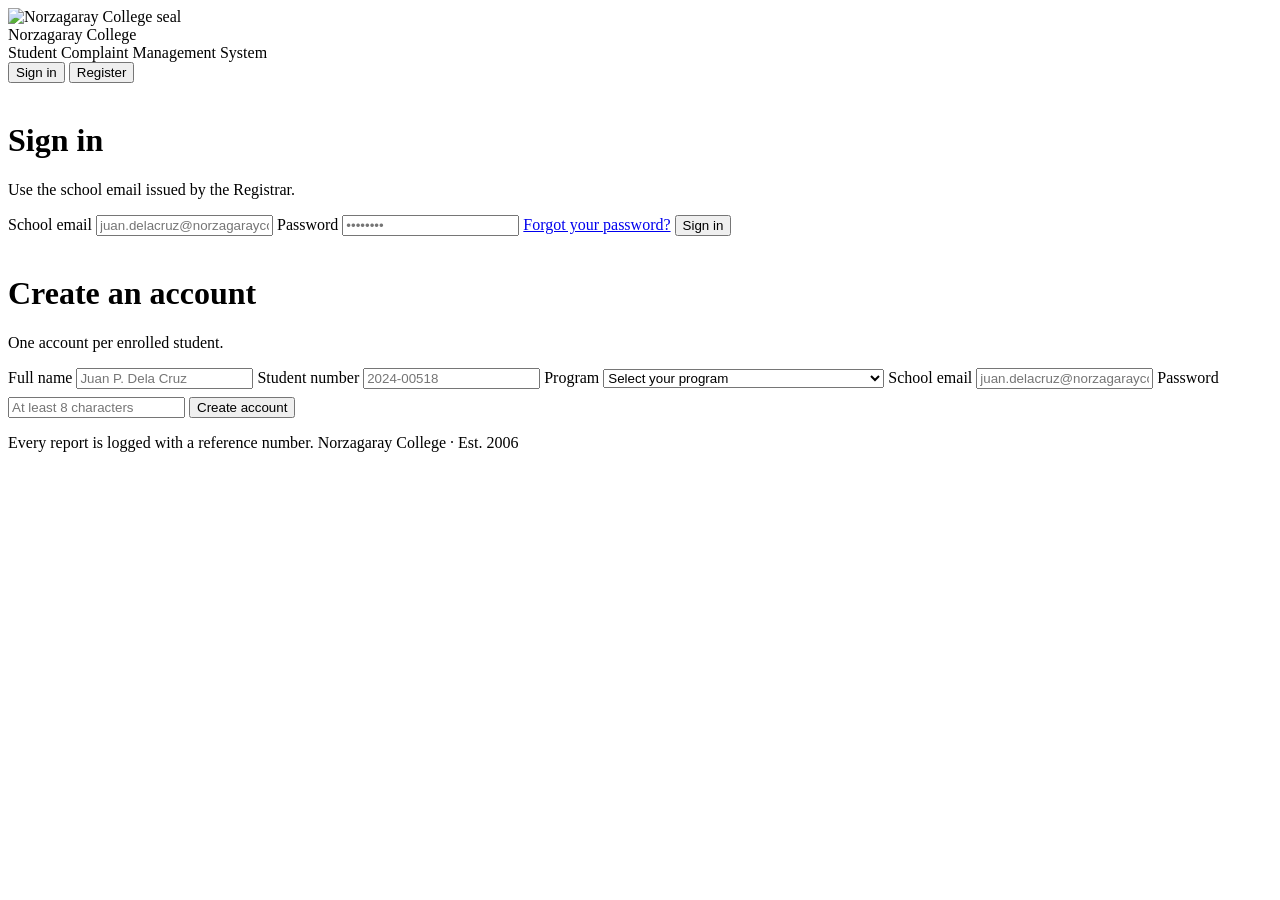
==== index.html @ 15233cbc "Refactor login page assets and content Updated image and stylesheet paths for the login page. Remove" ====
<!DOCTYPE html>
<html lang="en">
<head>
<meta charset="UTF-8">
<meta name="viewport" content="width=device-width, initial-scale=1">
<title>Sign in — Student Complaint Management System | Norzagaray College</title>
<link rel="icon" href="assets/logo.png">
<link rel="stylesheet" href="css/style.css">
</head>
<body class="auth-page">

<div class="campus-bg"></div>

<div class="auth-crest">
  <img src="assets/logo.png" alt="Norzagaray College seal">
  <div>
    <div class="brand-name">Norzagaray College</div>
    <div class="brand-sub">Student Complaint Management System</div>
  </div>
</div>

<div class="auth-card" id="authCard">

  <div class="auth-tabs">
    <button class="tab on" id="tabIn" type="button" onclick="showSignIn()">Sign in</button>
    <button class="tab" id="tabUp" type="button" onclick="showRegister()">Register</button>
  </div>

  <!-- SIGN IN -->
  <div class="form-side side-signin">
    <form class="auth-form" action="dashboard.html" method="get">
      <img class="crest-mark" src="assets/logo.png" alt="">
      <h1>Sign in</h1>
      <p class="lede">Use the school email issued by the Registrar.</p>

      <label class="field">
        <span>School email</span>
        <input type="email" name="email" placeholder="juan.delacruz@norzagaraycollege.edu.ph" required>
      </label>

      <label class="field">
        <span>Password</span>
        <input type="password" name="password" placeholder="••••••••" required>
      </label>

      <a href="#" class="forgot">Forgot your password?</a>

      <button class="btn btn-wide" type="submit">Sign in</button>
    </form>
  </div>

  <!-- REGISTER -->
  <div class="form-side side-register">
    <form class="auth-form" action="dashboard.html" method="get">
      <img class="crest-mark" src="assets/logo.png" alt="">
      <h1>Create an account</h1>
      <p class="lede">One account per enrolled student.</p>

      <label class="field">
        <span>Full name</span>
        <input type="text" name="name" placeholder="Juan P. Dela Cruz" required>
      </label>

      <label class="field">
        <span>Student number</span>
        <input type="text" name="sn" placeholder="2024-00518" required>
      </label>

      <label class="field">
        <span>Program</span>
        <select name="program" required>
          <option value="" selected disabled>Select your program</option>
          <option>BSED — Bachelor of Secondary Education</option>
          <option>BEED — Bachelor of Elementary Education</option>
          <option>HM — Hospitality Management</option>
          <option>CS — Computer Science</option>
        </select>
      </label>

      <label class="field">
        <span>School email</span>
        <input type="email" name="email" placeholder="juan.delacruz@norzagaraycollege.edu.ph" required>
      </label>

      <label class="field">
        <span>Password</span>
        <input type="password" name="password" placeholder="At least 8 characters" required>
      </label>

      <button class="btn btn-wide" type="submit" style="margin-top:8px">Create account</button>
    </form>
  </div>

</div>

<p class="auth-foot">Every report is logged with a reference number. Norzagaray College · Est. 2006</p>

<script>
  const card = document.getElementById('authCard');
  const tabIn = document.getElementById('tabIn');
  const tabUp = document.getElementById('tabUp');

  function showRegister(){
    card.classList.add('show-register');
    tabUp.classList.add('on'); tabIn.classList.remove('on');
  }
  function showSignIn(){
    card.classList.remove('show-register');
    tabIn.classList.add('on'); tabUp.classList.remove('on');
  }
</script>
</body>
</html>
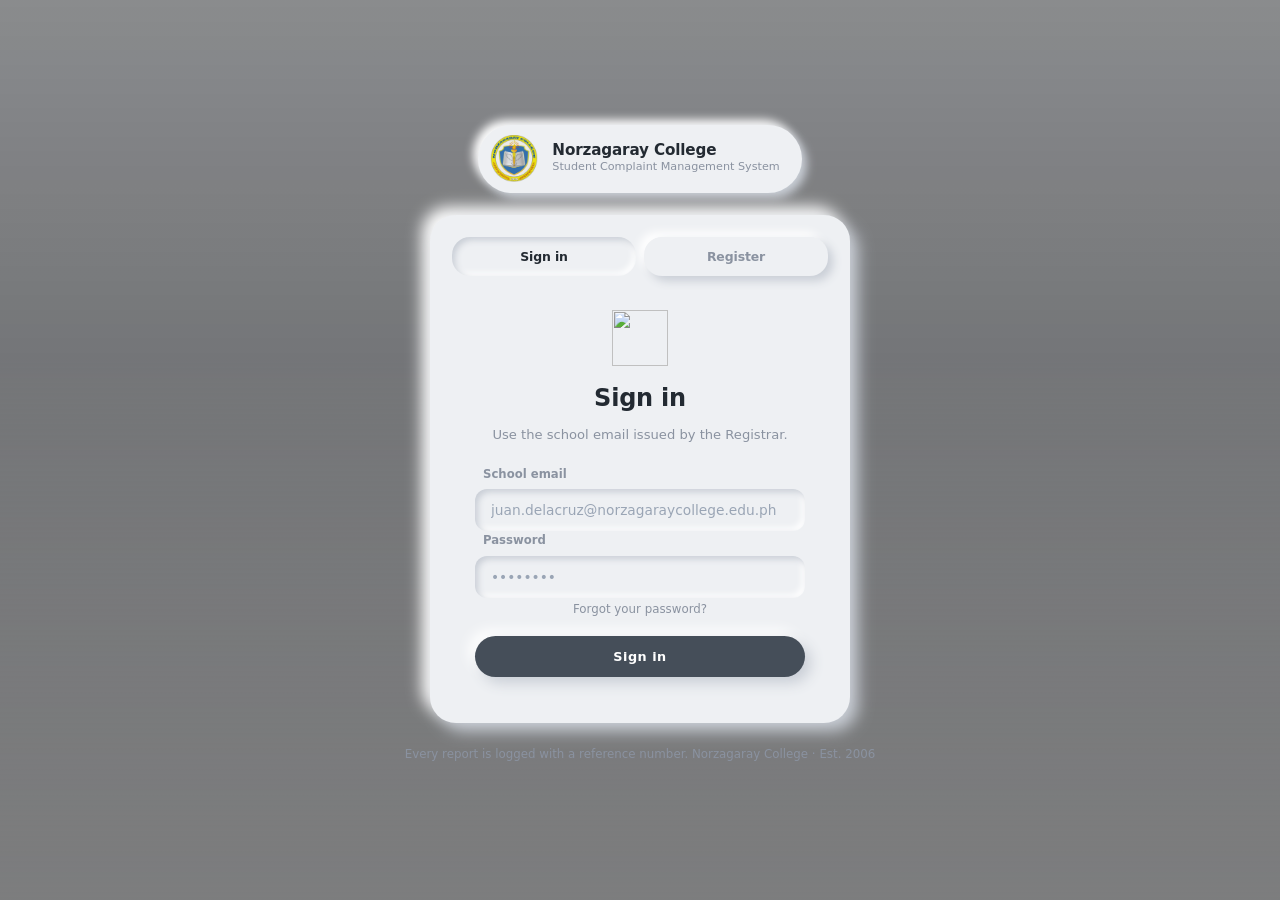
==== commit fd38a93e: "Update index.html" ====
--- a/index.html
+++ b/index.html
@@ -4,15 +4,15 @@
 <meta charset="UTF-8">
 <meta name="viewport" content="width=device-width, initial-scale=1">
 <title>Sign in — Student Complaint Management System | Norzagaray College</title>
-<link rel="icon" href="assets/logo.png">
-<link rel="stylesheet" href="css/style.css">
+<link rel="icon" href="logo.png">
+<link rel="stylesheet" href="style.css">
 </head>
 <body class="auth-page">
 
 <div class="campus-bg"></div>
 
 <div class="auth-crest">
-  <img src="assets/logo.png" alt="Norzagaray College seal">
+  <img src="logo.png" alt="Norzagaray College seal">
   <div>
     <div class="brand-name">Norzagaray College</div>
     <div class="brand-sub">Student Complaint Management System</div>
--- a/style.css
+++ b/style.css
@@ -0,0 +1,637 @@
+/* ============================================================
+   Norzagaray College — Student Complaint Management System
+   Shared stylesheet
+   Look: soft neumorphic surfaces on the college's blue + gold
+   ============================================================ */
+
+@import url('https://fonts.googleapis.com/css2?family=Montserrat:wght@500;600;700;800&family=Inter:wght@400;500;600&display=swap');
+
+:root{
+  /* surfaces — quiet, near-monochrome */
+  --base:      #eef0f3;
+  --base-deep: #e4e7ec;
+  --shade:     #c9ced6;
+  --light:     #ffffff;
+
+  /* one accent, used sparingly */
+  --navy:  #454e59;
+  --blue:  #5c6673;
+  --blue-soft: #e3e6ea;
+  --gold:  #8b93a0;
+  --gold-deep: #6f7784;
+
+  /* text */
+  --ink:   #232a32;
+  --body:  #57616e;
+  --muted: #8a92a0;
+
+  /* states — muted, not saturated */
+  --ok:    #4c7a63;
+  --warn:  #a17a42;
+  --stop:  #a24a42;
+
+  /* shape */
+  --r-lg: 26px;
+  --r-md: 18px;
+  --r-sm: 12px;
+
+  --out: 8px 8px 16px var(--shade), -8px -8px 16px var(--light);
+  --out-sm: 5px 5px 10px var(--shade), -5px -5px 10px var(--light);
+  --in: inset 5px 5px 10px var(--shade), inset -5px -5px 10px var(--light);
+  --in-sm: inset 3px 3px 6px var(--shade), inset -3px -3px 6px var(--light);
+}
+
+*{ box-sizing:border-box; margin:0; padding:0; }
+
+html{ -webkit-text-size-adjust:100%; }
+
+body{
+  font-family:'Inter', system-ui, -apple-system, 'Segoe UI', sans-serif;
+  color:var(--body);
+  background:var(--base);
+  min-height:100vh;
+  line-height:1.55;
+}
+
+h1,h2,h3,h4,.brand-name,.btn,.tab{
+  font-family:'Montserrat', system-ui, sans-serif;
+  color:var(--ink);
+  letter-spacing:-.01em;
+}
+
+a{ color:var(--blue); text-decoration:none; }
+a:hover{ text-decoration:underline; }
+
+:focus-visible{
+  outline:3px solid var(--blue);
+  outline-offset:3px;
+  border-radius:6px;
+}
+
+/* ---------- the campus photo behind everything ---------- */
+.campus-bg{
+  position:fixed;
+  inset:0;
+  background:url('../assets/building.jpg') center 35% / cover no-repeat;
+  filter:grayscale(45%) brightness(.5);
+  z-index:-2;
+}
+.campus-bg::after{
+  content:'';
+  position:absolute;
+  inset:0;
+  background:
+    linear-gradient(180deg, rgba(30,34,40,.45), rgba(30,34,40,.55) 40%, rgba(238,240,243,.96) 100%);
+  backdrop-filter:blur(2px);
+}
+
+/* ============================================================
+   1. SIGN IN / REGISTER
+   ============================================================ */
+
+.auth-page{
+  min-height:100vh;
+  display:flex;
+  flex-direction:column;
+  align-items:center;
+  justify-content:center;
+  padding:28px 18px 40px;
+  gap:22px;
+}
+
+.auth-crest{
+  display:flex;
+  align-items:center;
+  gap:14px;
+  padding:10px 22px 10px 12px;
+  background:var(--base);
+  border-radius:999px;
+  box-shadow:var(--out-sm);
+}
+.auth-crest img{ width:48px; height:48px; object-fit:contain; }
+.auth-crest .brand-name{ font-size:.95rem; font-weight:700; color:var(--ink); line-height:1.1; }
+.auth-crest .brand-sub{ font-size:.7rem; color:var(--muted); }
+
+/* single quiet card */
+.auth-card{
+  position:relative;
+  width:min(420px, 100%);
+  background:var(--base);
+  border-radius:var(--r-lg);
+  box-shadow:var(--out);
+  padding:8px;
+}
+
+.form-side{
+  width:100%;
+  padding:34px 32px 38px;
+  display:flex;
+  align-items:center;
+  justify-content:center;
+}
+.side-register{ display:none; }
+.auth-card.show-register .side-signin{ display:none; }
+.auth-card.show-register .side-register{ display:flex; }
+
+/* forms */
+.auth-form{ width:100%; max-width:330px; text-align:center; }
+.auth-form .crest-mark{
+  width:56px; height:56px;
+  object-fit:contain;
+  margin:0 auto 14px;
+  display:block;
+}
+.auth-form h1{ font-size:1.5rem; font-weight:800; }
+.auth-form .lede{ font-size:.82rem; color:var(--muted); margin:8px 0 20px; }
+
+.social-row{ display:flex; justify-content:center; gap:14px; margin-bottom:18px; }
+.social-dot{
+  width:42px; height:42px;
+  display:grid; place-items:center;
+  border-radius:50%;
+  background:var(--base);
+  box-shadow:var(--out-sm);
+  color:var(--navy);
+  font-weight:700;
+  font-size:.82rem;
+  transition:box-shadow .18s ease;
+}
+.social-dot:hover{ box-shadow:var(--in-sm); text-decoration:none; }
+
+.divider-note{
+  font-size:.68rem;
+  color:var(--muted);
+  letter-spacing:.06em;
+  margin-bottom:14px;
+}
+
+.field{ margin-bottom:13px; text-align:left; }
+.field > span{
+  display:block;
+  font-size:.73rem;
+  font-weight:600;
+  color:var(--muted);
+  margin:0 0 6px 8px;
+}
+
+input[type=text], input[type=email], input[type=password],
+input[type=date], input[type=tel], input[type=file],
+select, textarea{
+  width:100%;
+  border:none;
+  background:var(--base);
+  box-shadow:var(--in-sm);
+  border-radius:var(--r-sm);
+  padding:13px 16px;
+  font-family:inherit;
+  font-size:.86rem;
+  color:var(--ink);
+  transition:box-shadow .2s ease;
+}
+input::placeholder, textarea::placeholder{ color:#9aa5b5; }
+input:focus, select:focus, textarea:focus{
+  box-shadow:var(--in-sm), 0 0 0 2px var(--blue-soft);
+}
+textarea{ resize:vertical; min-height:120px; line-height:1.6; }
+select{ appearance:none; cursor:pointer;
+  background-image:linear-gradient(45deg,transparent 50%,var(--navy) 50%),linear-gradient(135deg,var(--navy) 50%,transparent 50%);
+  background-position:calc(100% - 19px) 55%, calc(100% - 13px) 55%;
+  background-size:6px 6px, 6px 6px;
+  background-repeat:no-repeat;
+}
+
+.forgot{ display:block; font-size:.74rem; color:var(--muted); margin:2px 0 18px; }
+
+/* buttons */
+.btn{
+  display:inline-flex;
+  align-items:center;
+  justify-content:center;
+  gap:8px;
+  border:none;
+  cursor:pointer;
+  font-size:.8rem;
+  font-weight:700;
+  letter-spacing:.04em;
+  padding:13px 36px;
+  border-radius:999px;
+  background:var(--navy);
+  color:#fff;
+  box-shadow:6px 6px 14px var(--shade), -6px -6px 14px var(--light);
+  transition:transform .15s ease, box-shadow .2s ease, background .2s ease;
+}
+.btn:hover{ background:var(--blue); text-decoration:none; }
+.btn:active{ transform:translateY(1px); box-shadow:var(--in-sm); }
+.btn-ghost{
+  background:transparent;
+  color:#fff;
+  border:2px solid rgba(255,255,255,.75);
+  box-shadow:none;
+}
+.btn-ghost:hover{ background:rgba(255,255,255,.14); }
+.btn-soft{
+  background:var(--base);
+  color:var(--navy);
+  box-shadow:var(--out-sm);
+}
+.btn-soft:hover{ background:var(--base); box-shadow:var(--in-sm); }
+.btn-gold{ background:var(--gold); color:#3a2c00; }
+.btn-gold:hover{ background:var(--gold-deep); }
+.btn-wide{ width:100%; }
+
+/* tabs for the auth card */
+.auth-tabs{
+  display:flex;
+  gap:8px;
+  padding:14px 14px 0;
+}
+.tab{
+  flex:1;
+  border:none;
+  cursor:pointer;
+  font-size:.78rem;
+  font-weight:700;
+  padding:12px;
+  border-radius:var(--r-md);
+  background:var(--base);
+  color:var(--muted);
+  box-shadow:var(--out-sm);
+}
+.tab.on{ box-shadow:var(--in-sm); color:var(--ink); }
+
+.auth-foot{
+  font-size:.74rem;
+  color:var(--muted);
+  text-align:center;
+}
+
+/* ============================================================
+   2. APP SHELL (dashboard, forms, tables)
+   ============================================================ */
+
+.shell{
+  display:grid;
+  grid-template-columns:262px 1fr;
+  min-height:100vh;
+}
+
+.rail{
+  background:var(--base);
+  box-shadow:var(--out);
+  border-radius:0 var(--r-lg) var(--r-lg) 0;
+  padding:26px 20px;
+  display:flex;
+  flex-direction:column;
+  gap:26px;
+  position:sticky;
+  top:0;
+  height:100vh;
+  overflow-y:auto;
+}
+
+.rail-brand{ display:flex; align-items:center; gap:12px; }
+.rail-brand img{ width:52px; height:52px; object-fit:contain; }
+.rail-brand .brand-name{ font-size:.86rem; font-weight:800; color:var(--navy); line-height:1.15; }
+.rail-brand .brand-sub{ font-size:.68rem; color:var(--muted); }
+
+.nav{ display:flex; flex-direction:column; gap:7px; }
+.nav-label{
+  font-size:.68rem;
+  font-weight:600;
+  color:var(--muted);
+  margin:8px 0 2px 12px;
+}
+.nav a{
+  display:flex;
+  align-items:center;
+  gap:11px;
+  padding:12px 15px;
+  border-radius:var(--r-md);
+  font-size:.83rem;
+  font-weight:500;
+  color:var(--body);
+  transition:box-shadow .2s ease, color .2s ease;
+}
+.nav a:hover{ box-shadow:var(--out-sm); text-decoration:none; color:var(--navy); }
+.nav a.on{
+  box-shadow:var(--in-sm);
+  color:var(--navy);
+  font-weight:700;
+}
+.nav a.on::before{
+  content:'';
+  width:4px; height:18px;
+  border-radius:2px;
+  background:var(--gold);
+  margin-left:-6px;
+}
+.nav .ico{ width:20px; text-align:center; font-size:1rem; }
+
+.rail-user{
+  margin-top:auto;
+  display:flex;
+  align-items:center;
+  gap:11px;
+  padding:13px;
+  border-radius:var(--r-md);
+  box-shadow:var(--in-sm);
+}
+.avatar{
+  width:38px; height:38px;
+  border-radius:50%;
+  display:grid; place-items:center;
+  background:var(--navy);
+  color:#fff;
+  font-weight:700;
+  font-size:.8rem;
+  flex:none;
+}
+.rail-user b{ display:block; font-size:.8rem; color:var(--ink); }
+.rail-user span{ font-size:.7rem; color:var(--muted); }
+
+.main{ padding:30px 38px 60px; }
+
+.topbar{
+  display:flex;
+  align-items:flex-end;
+  justify-content:space-between;
+  gap:20px;
+  flex-wrap:wrap;
+  margin-bottom:26px;
+}
+.topbar h1{ font-size:1.6rem; font-weight:800; }
+.topbar p{ font-size:.85rem; color:var(--muted); margin-top:4px; }
+.topbar-actions{ display:flex; gap:10px; flex-wrap:wrap; }
+
+/* cards & grids */
+.card{
+  background:var(--base);
+  border-radius:var(--r-lg);
+  box-shadow:var(--out);
+  padding:26px 28px;
+}
+.card + .card{ margin-top:22px; }
+.card h2{ font-size:1.05rem; font-weight:700; }
+.card h3{ font-size:.92rem; font-weight:700; }
+.card-head{
+  display:flex;
+  align-items:center;
+  justify-content:space-between;
+  gap:14px;
+  flex-wrap:wrap;
+  margin-bottom:18px;
+}
+.card-head p{ font-size:.79rem; color:var(--muted); margin-top:3px; }
+
+.grid{ display:grid; gap:20px; }
+.g-4{ grid-template-columns:repeat(4, 1fr); }
+.g-3{ grid-template-columns:repeat(3, 1fr); }
+.g-2{ grid-template-columns:repeat(2, 1fr); }
+
+/* stat tiles */
+.stat{
+  background:var(--base);
+  border-radius:var(--r-md);
+  box-shadow:var(--out-sm);
+  padding:20px 22px;
+}
+.stat .n{
+  font-family:'Montserrat',sans-serif;
+  font-size:2rem;
+  font-weight:800;
+  color:var(--navy);
+  line-height:1;
+}
+.stat .k{ font-size:.78rem; color:var(--muted); margin-top:7px; }
+.stat .bar{
+  height:5px;
+  border-radius:3px;
+  background:var(--base-deep);
+  box-shadow:var(--in-sm);
+  margin-top:13px;
+  overflow:hidden;
+}
+.stat .bar i{ display:block; height:100%; border-radius:3px; background:var(--blue); }
+.stat .bar i.gold{ background:var(--gold); }
+.stat .bar i.ok{ background:var(--ok); }
+.stat .bar i.stop{ background:var(--stop); }
+
+/* choice tiles — program / who the complaint is about */
+.choice-grid{ display:grid; gap:14px; }
+.choice-grid.c4{ grid-template-columns:repeat(4,1fr); }
+.choice-grid.c3{ grid-template-columns:repeat(3,1fr); }
+
+.choice input{ position:absolute; opacity:0; width:0; height:0; }
+.choice{ display:block; cursor:pointer; }
+.choice .box{
+  border-radius:var(--r-md);
+  box-shadow:var(--out-sm);
+  padding:17px 18px;
+  transition:box-shadow .2s ease;
+  height:100%;
+}
+.choice .box b{
+  display:block;
+  font-family:'Montserrat',sans-serif;
+  font-size:.92rem;
+  color:var(--ink);
+}
+.choice .box small{ display:block; font-size:.72rem; color:var(--muted); margin-top:4px; line-height:1.45; }
+.choice .box .tag{
+  display:inline-block;
+  font-size:.66rem;
+  font-weight:600;
+  color:var(--navy);
+  background:var(--blue-soft);
+  border-radius:99px;
+  padding:3px 9px;
+  margin-bottom:9px;
+}
+.choice:hover .box{ box-shadow:var(--in-sm); }
+.choice input:checked + .box{
+  box-shadow:var(--in);
+  background:linear-gradient(145deg, #e3eaf6, #eef2f8);
+}
+.choice input:checked + .box b{ color:var(--navy); }
+.choice input:checked + .box .tag{ background:var(--navy); color:#fff; }
+.choice input:focus-visible + .box{ outline:3px solid var(--blue); outline-offset:3px; }
+
+/* form layout */
+.form-grid{ display:grid; gap:16px; grid-template-columns:repeat(2,1fr); }
+.form-grid .span-2{ grid-column:1 / -1; }
+.form-note{ font-size:.73rem; color:var(--muted); margin-top:6px; }
+.form-actions{
+  display:flex;
+  gap:12px;
+  flex-wrap:wrap;
+  justify-content:flex-end;
+  margin-top:24px;
+  padding-top:22px;
+  border-top:1px solid #d5dbe6;
+}
+
+.switch-row{
+  display:flex;
+  align-items:center;
+  gap:13px;
+  padding:14px 16px;
+  border-radius:var(--r-md);
+  box-shadow:var(--in-sm);
+}
+.switch-row b{ font-size:.83rem; color:var(--ink); display:block; }
+.switch-row small{ font-size:.72rem; color:var(--muted); }
+.switch input{ position:absolute; opacity:0; }
+.switch{ flex:none; }
+.switch .track{
+  display:block;
+  width:50px; height:28px;
+  border-radius:99px;
+  background:var(--base);
+  box-shadow:var(--in-sm);
+  position:relative;
+  cursor:pointer;
+}
+.switch .track::after{
+  content:'';
+  position:absolute;
+  top:4px; left:4px;
+  width:20px; height:20px;
+  border-radius:50%;
+  background:var(--base);
+  box-shadow:var(--out-sm);
+  transition:transform .22s ease, background .22s ease;
+}
+.switch input:checked + .track::after{ transform:translateX(22px); background:var(--gold); }
+
+/* severity scale */
+.scale{ display:flex; gap:10px; flex-wrap:wrap; }
+.scale .choice{ flex:1 1 130px; }
+
+/* tables */
+.table-wrap{ overflow-x:auto; border-radius:var(--r-md); }
+table{ width:100%; border-collapse:collapse; min-width:680px; }
+th{
+  text-align:left;
+  font-family:'Montserrat',sans-serif;
+  font-size:.74rem;
+  font-weight:700;
+  color:var(--muted);
+  padding:0 16px 12px;
+}
+td{
+  padding:15px 16px;
+  font-size:.83rem;
+  border-top:1px solid #d7dde7;
+  vertical-align:middle;
+}
+tbody tr:hover td{ background:rgba(255,255,255,.5); }
+td .ref{ font-weight:700; color:var(--navy); font-size:.8rem; }
+td .sub{ display:block; font-size:.73rem; color:var(--muted); }
+
+.pill{
+  display:inline-flex;
+  align-items:center;
+  gap:6px;
+  font-size:.71rem;
+  font-weight:600;
+  padding:6px 13px;
+  border-radius:99px;
+  box-shadow:var(--out-sm);
+  white-space:nowrap;
+}
+.pill::before{ content:''; width:7px; height:7px; border-radius:50%; background:currentColor; }
+.pill.new{ color:var(--blue); }
+.pill.review{ color:var(--warn); }
+.pill.done{ color:var(--ok); }
+.pill.urgent{ color:var(--stop); }
+
+.chip{
+  display:inline-block;
+  font-size:.7rem;
+  font-weight:600;
+  color:var(--navy);
+  background:var(--blue-soft);
+  border-radius:6px;
+  padding:4px 9px;
+}
+
+/* timeline */
+.track-list{ display:flex; flex-direction:column; gap:0; }
+.track-item{
+  display:grid;
+  grid-template-columns:34px 1fr;
+  gap:16px;
+  padding-bottom:22px;
+  position:relative;
+}
+.track-item:not(:last-child)::before{
+  content:'';
+  position:absolute;
+  left:16px; top:34px; bottom:0;
+  width:2px;
+  background:#d2d9e5;
+}
+.track-dot{
+  width:34px; height:34px;
+  border-radius:50%;
+  display:grid; place-items:center;
+  background:var(--base);
+  box-shadow:var(--out-sm);
+  font-size:.8rem;
+  color:var(--navy);
+  z-index:1;
+}
+.track-dot.done{ background:var(--navy); color:#fff; box-shadow:var(--out-sm); }
+.track-item b{ font-size:.85rem; color:var(--ink); }
+.track-item p{ font-size:.78rem; color:var(--muted); margin-top:3px; }
+
+/* small helpers */
+.muted{ color:var(--muted); font-size:.8rem; }
+.empty{
+  text-align:center;
+  padding:40px 20px;
+  border-radius:var(--r-md);
+  box-shadow:var(--in-sm);
+}
+.empty b{ display:block; font-family:'Montserrat',sans-serif; color:var(--ink); margin-bottom:6px; }
+
+/* ============================================================
+   3. RESPONSIVE
+   ============================================================ */
+
+@media (max-width: 1100px){
+  .g-4{ grid-template-columns:repeat(2,1fr); }
+  .choice-grid.c4{ grid-template-columns:repeat(2,1fr); }
+}
+
+@media (max-width: 900px){
+  .shell{ grid-template-columns:1fr; }
+  .rail{
+    position:static;
+    height:auto;
+    border-radius:0 0 var(--r-lg) var(--r-lg);
+    flex-direction:row;
+    flex-wrap:wrap;
+    align-items:center;
+    gap:14px;
+    padding:16px;
+  }
+  .nav{ flex-direction:row; flex-wrap:wrap; flex:1 1 100%; }
+  .nav-label{ display:none; }
+  .rail-user{ margin:0; }
+  .main{ padding:24px 18px 50px; }
+}
+
+@media (max-width: 680px){
+  .g-4,.g-3,.g-2,.form-grid,
+  .choice-grid.c4,.choice-grid.c3{ grid-template-columns:1fr; }
+  .topbar h1{ font-size:1.3rem; }
+  .card{ padding:20px 18px; }
+}
+
+@media (prefers-reduced-motion: reduce){
+  *,*::before,*::after{
+    transition-duration:.01ms !important;
+    animation-duration:.01ms !important;
+  }
+}
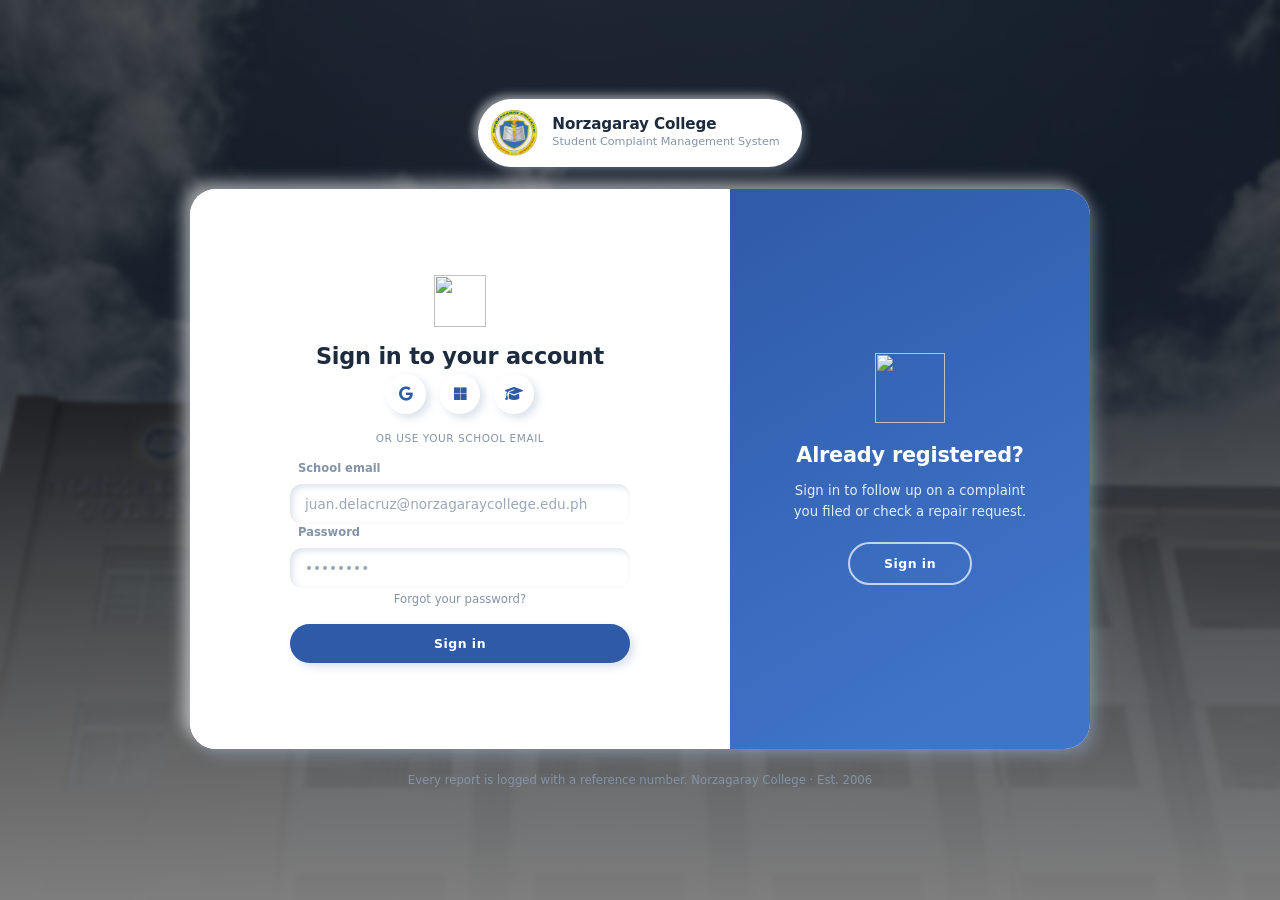
==== commit 56ef332f: "Enhance sign-in and registration UI elements" ====
--- a/index.html
+++ b/index.html
@@ -6,6 +6,7 @@
 <title>Sign in — Student Complaint Management System | Norzagaray College</title>
 <link rel="icon" href="logo.png">
 <link rel="stylesheet" href="style.css">
+<link rel="stylesheet" href="https://cdnjs.cloudflare.com/ajax/libs/font-awesome/6.4.2/css/all.min.css">
 </head>
 <body class="auth-page">
 
@@ -21,6 +22,7 @@
 
 <div class="auth-card" id="authCard">
 
+  <!-- tabs (mobile only) -->
   <div class="auth-tabs">
     <button class="tab on" id="tabIn" type="button" onclick="showSignIn()">Sign in</button>
     <button class="tab" id="tabUp" type="button" onclick="showRegister()">Register</button>
@@ -30,8 +32,14 @@
   <div class="form-side side-signin">
     <form class="auth-form" action="dashboard.html" method="get">
       <img class="crest-mark" src="assets/logo.png" alt="">
-      <h1>Sign in</h1>
-      <p class="lede">Use the school email issued by the Registrar.</p>
+      <h1>Sign in to your account</h1>
+
+      <div class="social-row">
+        <a href="#" class="social-dot" title="Sign in with your school Google account"><i class="fa-brands fa-google"></i></a>
+        <a href="#" class="social-dot" title="Sign in with Microsoft 365"><i class="fa-brands fa-microsoft"></i></a>
+        <a href="#" class="social-dot" title="Sign in with the NC Student Portal"><i class="fa-solid fa-graduation-cap"></i></a>
+      </div>
+      <p class="divider-note">OR USE YOUR SCHOOL EMAIL</p>
 
       <label class="field">
         <span>School email</span>
@@ -53,8 +61,14 @@
   <div class="form-side side-register">
     <form class="auth-form" action="dashboard.html" method="get">
       <img class="crest-mark" src="assets/logo.png" alt="">
-      <h1>Create an account</h1>
-      <p class="lede">One account per enrolled student.</p>
+      <h1>Create your account</h1>
+
+      <div class="social-row">
+        <a href="#" class="social-dot" title="Register with your school Google account"><i class="fa-brands fa-google"></i></a>
+        <a href="#" class="social-dot" title="Register with Microsoft 365"><i class="fa-brands fa-microsoft"></i></a>
+        <a href="#" class="social-dot" title="Register with the NC Student Portal"><i class="fa-solid fa-graduation-cap"></i></a>
+      </div>
+      <p class="divider-note">OR USE YOUR SCHOOL EMAIL FOR REGISTRATION</p>
 
       <label class="field">
         <span>Full name</span>
@@ -87,8 +101,24 @@
         <input type="password" name="password" placeholder="At least 8 characters" required>
       </label>
 
-      <button class="btn btn-wide" type="submit" style="margin-top:8px">Create account</button>
+      <button class="btn btn-wide" type="submit" style="margin-top:6px">Create account</button>
     </form>
+  </div>
+
+  <!-- sliding panel -->
+  <div class="slide-panel">
+    <div class="panel-face panel-left">
+      <img src="assets/logo.png" alt="">
+      <h2>Already registered?</h2>
+      <p>Sign in to follow up on a complaint you filed or check a repair request.</p>
+      <button class="btn btn-ghost" type="button" onclick="showSignIn()">Sign in</button>
+    </div>
+    <div class="panel-face panel-right">
+      <img src="assets/logo.png" alt="">
+      <h2>New here?</h2>
+      <p>Register once, then raise concerns about a teacher, staff member, dean, or damaged facility.</p>
+      <button class="btn btn-ghost" type="button" onclick="showRegister()">Register</button>
+    </div>
   </div>
 
 </div>
--- a/style.css
+++ b/style.css
@@ -7,23 +7,23 @@
 @import url('https://fonts.googleapis.com/css2?family=Montserrat:wght@500;600;700;800&family=Inter:wght@400;500;600&display=swap');
 
 :root{
-  /* surfaces — quiet, near-monochrome */
-  --base:      #eef0f3;
-  --base-deep: #e4e7ec;
-  --shade:     #c9ced6;
+  /* surfaces — white, flat */
+  --base:      #ffffff;
+  --base-deep: #eef2f7;
+  --shade:     #c7d3e0;
   --light:     #ffffff;
 
-  /* one accent, used sparingly */
-  --navy:  #454e59;
-  --blue:  #5c6673;
-  --blue-soft: #e3e6ea;
-  --gold:  #8b93a0;
-  --gold-deep: #6f7784;
+  /* blue accent only */
+  --navy:  #2f5aa8;
+  --blue:  #3f74c9;
+  --blue-soft: #eaf1fb;
+  --gold:  #5c7ca3;
+  --gold-deep: #3f5b7d;
 
   /* text */
-  --ink:   #232a32;
-  --body:  #57616e;
-  --muted: #8a92a0;
+  --ink:   #1c2b3d;
+  --body:  #4b5d72;
+  --muted: #8494a8;
 
   /* states — muted, not saturated */
   --ok:    #4c7a63;
@@ -35,10 +35,11 @@
   --r-md: 18px;
   --r-sm: 12px;
 
-  --out: 8px 8px 16px var(--shade), -8px -8px 16px var(--light);
-  --out-sm: 5px 5px 10px var(--shade), -5px -5px 10px var(--light);
-  --in: inset 5px 5px 10px var(--shade), inset -5px -5px 10px var(--light);
-  --in-sm: inset 3px 3px 6px var(--shade), inset -3px -3px 6px var(--light);
+  /* soft, low-contrast shadows — no bright glow */
+  --out: 7px 7px 15px rgba(151,171,199,.38), -7px -7px 15px rgba(255,255,255,.55);
+  --out-sm: 4px 4px 9px rgba(151,171,199,.35), -4px -4px 9px rgba(255,255,255,.5);
+  --in: inset 4px 4px 9px rgba(151,171,199,.38), inset -4px -4px 9px rgba(255,255,255,.5);
+  --in-sm: inset 3px 3px 6px rgba(151,171,199,.32), inset -3px -3px 6px rgba(255,255,255,.45);
 }
 
 *{ box-sizing:border-box; margin:0; padding:0; }
@@ -72,7 +73,7 @@
 .campus-bg{
   position:fixed;
   inset:0;
-  background:url('../assets/building.jpg') center 35% / cover no-repeat;
+  background:url('building.jpg') center 35% / cover no-repeat;
   filter:grayscale(45%) brightness(.5);
   z-index:-2;
 }
@@ -81,7 +82,7 @@
   position:absolute;
   inset:0;
   background:
-    linear-gradient(180deg, rgba(30,34,40,.45), rgba(30,34,40,.55) 40%, rgba(238,240,243,.96) 100%);
+    linear-gradient(180deg, rgba(21,38,64,.5), rgba(21,38,64,.55) 40%, rgba(255,255,255,.97) 100%);
   backdrop-filter:blur(2px);
 }
 
@@ -112,63 +113,108 @@
 .auth-crest .brand-name{ font-size:.95rem; font-weight:700; color:var(--ink); line-height:1.1; }
 .auth-crest .brand-sub{ font-size:.7rem; color:var(--muted); }
 
-/* single quiet card */
+/* the animated split card */
 .auth-card{
   position:relative;
-  width:min(420px, 100%);
+  width:min(900px, 100%);
+  min-height:560px;
   background:var(--base);
   border-radius:var(--r-lg);
   box-shadow:var(--out);
-  padding:8px;
+  overflow:hidden;
 }
 
 .form-side{
-  width:100%;
-  padding:34px 32px 38px;
+  position:absolute;
+  top:0;
+  height:100%;
+  width:60%;
   display:flex;
   align-items:center;
   justify-content:center;
-}
-.side-register{ display:none; }
-.auth-card.show-register .side-signin{ display:none; }
-.auth-card.show-register .side-register{ display:flex; }
+  padding:44px 46px;
+  background:var(--base);
+  transition:transform .6s ease-in-out, opacity .45s ease-in-out;
+}
+.side-signin{ left:0; z-index:2; }
+.side-register{ left:0; opacity:0; z-index:1; }
+
+.auth-card.show-register .side-signin{ transform:translateX(100%); opacity:0; z-index:1; }
+.auth-card.show-register .side-register{ transform:translateX(100%); opacity:1; z-index:5; }
+
+/* the panel that slides across to reveal the other side */
+.slide-panel{
+  position:absolute;
+  top:0;
+  left:60%;
+  width:40%;
+  height:100%;
+  overflow:hidden;
+  z-index:10;
+  background:linear-gradient(150deg, var(--navy), var(--blue) 85%);
+  transition:transform .6s ease-in-out;
+}
+.auth-card.show-register .slide-panel{ transform:translateX(-150%); }
+
+.panel-face{
+  position:absolute;
+  inset:0;
+  display:flex;
+  flex-direction:column;
+  align-items:center;
+  justify-content:center;
+  text-align:center;
+  padding:0 34px;
+  color:#fff;
+  opacity:0;
+  transition:opacity .35s ease .1s;
+}
+.panel-left{ opacity:1; }
+.auth-card.show-register .panel-left{ opacity:0; }
+.auth-card.show-register .panel-right{ opacity:1; }
+
+.panel-face img{
+  width:70px; height:70px; object-fit:contain;
+  margin-bottom:16px;
+}
+.panel-face h2{ color:#fff; font-size:1.3rem; font-weight:800; }
+.panel-face p{ font-size:.83rem; color:#e4ecf9; max-width:28ch; margin:10px 0 20px; }
 
 /* forms */
-.auth-form{ width:100%; max-width:330px; text-align:center; }
+.auth-form{ width:100%; max-width:340px; text-align:center; }
 .auth-form .crest-mark{
-  width:56px; height:56px;
+  width:52px; height:52px;
   object-fit:contain;
-  margin:0 auto 14px;
+  margin:0 auto 12px;
   display:block;
 }
-.auth-form h1{ font-size:1.5rem; font-weight:800; }
-.auth-form .lede{ font-size:.82rem; color:var(--muted); margin:8px 0 20px; }
-
-.social-row{ display:flex; justify-content:center; gap:14px; margin-bottom:18px; }
+.auth-form h1{ font-size:1.4rem; font-weight:800; }
+.auth-form .lede{ font-size:.8rem; color:var(--muted); margin:6px 0 18px; }
+
+.social-row{ display:flex; justify-content:center; gap:14px; margin-bottom:16px; }
 .social-dot{
-  width:42px; height:42px;
+  width:40px; height:40px;
   display:grid; place-items:center;
   border-radius:50%;
   background:var(--base);
   box-shadow:var(--out-sm);
   color:var(--navy);
-  font-weight:700;
-  font-size:.82rem;
-  transition:box-shadow .18s ease;
-}
-.social-dot:hover{ box-shadow:var(--in-sm); text-decoration:none; }
+  font-size:.9rem;
+  transition:box-shadow .18s ease, color .18s ease;
+}
+.social-dot:hover{ box-shadow:var(--in-sm); text-decoration:none; color:var(--blue); }
 
 .divider-note{
-  font-size:.68rem;
+  font-size:.66rem;
   color:var(--muted);
-  letter-spacing:.06em;
+  letter-spacing:.05em;
   margin-bottom:14px;
 }
 
-.field{ margin-bottom:13px; text-align:left; }
+.field{ margin-bottom:12px; text-align:left; }
 .field > span{
   display:block;
-  font-size:.73rem;
+  font-size:.72rem;
   font-weight:600;
   color:var(--muted);
   margin:0 0 6px 8px;
@@ -182,13 +228,13 @@
   background:var(--base);
   box-shadow:var(--in-sm);
   border-radius:var(--r-sm);
-  padding:13px 16px;
+  padding:12px 15px;
   font-family:inherit;
-  font-size:.86rem;
+  font-size:.85rem;
   color:var(--ink);
   transition:box-shadow .2s ease;
 }
-input::placeholder, textarea::placeholder{ color:#9aa5b5; }
+input::placeholder, textarea::placeholder{ color:#9aa8b8; }
 input:focus, select:focus, textarea:focus{
   box-shadow:var(--in-sm), 0 0 0 2px var(--blue-soft);
 }
@@ -200,7 +246,7 @@
   background-repeat:no-repeat;
 }
 
-.forgot{ display:block; font-size:.74rem; color:var(--muted); margin:2px 0 18px; }
+.forgot{ display:block; font-size:.73rem; color:var(--muted); margin:2px 0 16px; }
 
 /* buttons */
 .btn{
@@ -210,14 +256,14 @@
   gap:8px;
   border:none;
   cursor:pointer;
-  font-size:.8rem;
+  font-size:.78rem;
   font-weight:700;
   letter-spacing:.04em;
-  padding:13px 36px;
+  padding:12px 34px;
   border-radius:999px;
   background:var(--navy);
   color:#fff;
-  box-shadow:6px 6px 14px var(--shade), -6px -6px 14px var(--light);
+  box-shadow:var(--out-sm);
   transition:transform .15s ease, box-shadow .2s ease, background .2s ease;
 }
 .btn:hover{ background:var(--blue); text-decoration:none; }
@@ -225,7 +271,7 @@
 .btn-ghost{
   background:transparent;
   color:#fff;
-  border:2px solid rgba(255,255,255,.75);
+  border:2px solid rgba(255,255,255,.7);
   box-shadow:none;
 }
 .btn-ghost:hover{ background:rgba(255,255,255,.14); }
@@ -235,16 +281,12 @@
   box-shadow:var(--out-sm);
 }
 .btn-soft:hover{ background:var(--base); box-shadow:var(--in-sm); }
-.btn-gold{ background:var(--gold); color:#3a2c00; }
+.btn-gold{ background:var(--gold); color:#fff; }
 .btn-gold:hover{ background:var(--gold-deep); }
 .btn-wide{ width:100%; }
 
-/* tabs for the auth card */
-.auth-tabs{
-  display:flex;
-  gap:8px;
-  padding:14px 14px 0;
-}
+/* tabs — used on narrow screens instead of the sliding panel */
+.auth-tabs{ display:none; }
 .tab{
   flex:1;
   border:none;
@@ -260,7 +302,7 @@
 .tab.on{ box-shadow:var(--in-sm); color:var(--ink); }
 
 .auth-foot{
-  font-size:.74rem;
+  font-size:.73rem;
   color:var(--muted);
   text-align:center;
 }
@@ -605,6 +647,19 @@
 }
 
 @media (max-width: 900px){
+  .auth-card{ min-height:0; }
+  .slide-panel{ display:none; }
+  .form-side{
+    position:static;
+    width:100%;
+    padding:30px 26px 34px;
+    transform:none !important;
+  }
+  .side-register{ display:none; opacity:1; }
+  .auth-card.show-register .side-signin{ display:none; }
+  .auth-card.show-register .side-register{ display:flex; }
+  .auth-tabs{ display:flex; gap:8px; padding:14px 14px 0; }
+
   .shell{ grid-template-columns:1fr; }
   .rail{
     position:static;
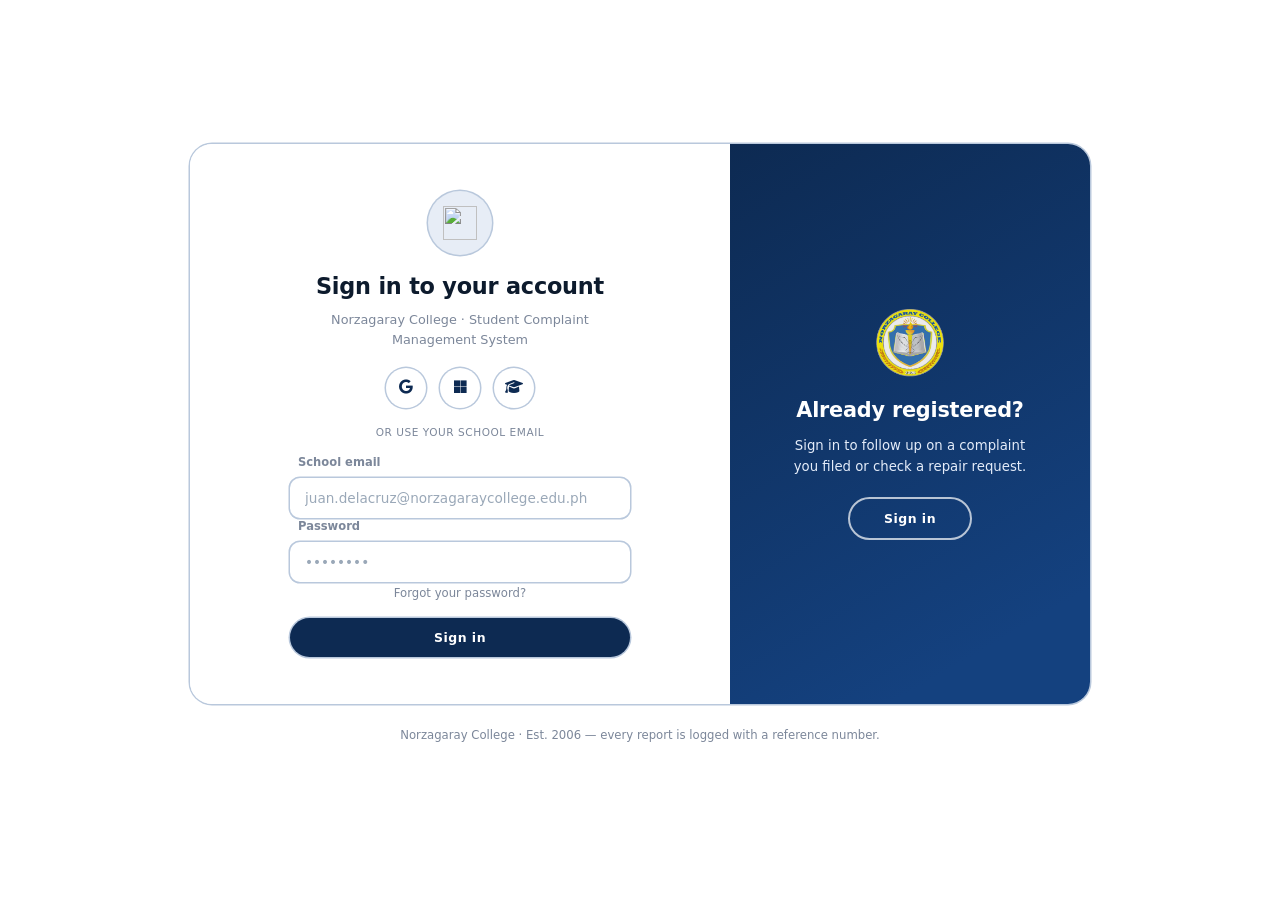
==== commit acb4caff: "Refactor index.html for improved layout and content Updated styling and content for the authenticati" ====
--- a/index.html
+++ b/index.html
@@ -8,17 +8,7 @@
 <link rel="stylesheet" href="style.css">
 <link rel="stylesheet" href="https://cdnjs.cloudflare.com/ajax/libs/font-awesome/6.4.2/css/all.min.css">
 </head>
-<body class="auth-page">
-
-<div class="campus-bg"></div>
-
-<div class="auth-crest">
-  <img src="logo.png" alt="Norzagaray College seal">
-  <div>
-    <div class="brand-name">Norzagaray College</div>
-    <div class="brand-sub">Student Complaint Management System</div>
-  </div>
-</div>
+<body class="auth-page" style="background:var(--base)">
 
 <div class="auth-card" id="authCard">
 
@@ -31,8 +21,9 @@
   <!-- SIGN IN -->
   <div class="form-side side-signin">
     <form class="auth-form" action="dashboard.html" method="get">
-      <img class="crest-mark" src="assets/logo.png" alt="">
+      <span class="avatar-badge"><img src="avatar.png" alt=""></span>
       <h1>Sign in to your account</h1>
+      <p class="lede">Norzagaray College · Student Complaint Management System</p>
 
       <div class="social-row">
         <a href="#" class="social-dot" title="Sign in with your school Google account"><i class="fa-brands fa-google"></i></a>
@@ -60,8 +51,9 @@
   <!-- REGISTER -->
   <div class="form-side side-register">
     <form class="auth-form" action="dashboard.html" method="get">
-      <img class="crest-mark" src="assets/logo.png" alt="">
+      <span class="avatar-badge"><img src="avatar.png" alt=""></span>
       <h1>Create your account</h1>
+      <p class="lede">Norzagaray College · Student Complaint Management System</p>
 
       <div class="social-row">
         <a href="#" class="social-dot" title="Register with your school Google account"><i class="fa-brands fa-google"></i></a>
@@ -77,7 +69,7 @@
 
       <label class="field">
         <span>Student number</span>
-        <input type="text" name="sn" placeholder="2024-00518" required>
+        <input type="text" name="sn" placeholder="2025-0448" required>
       </label>
 
       <label class="field">
@@ -108,13 +100,13 @@
   <!-- sliding panel -->
   <div class="slide-panel">
     <div class="panel-face panel-left">
-      <img src="assets/logo.png" alt="">
+      <img src="logo.png" alt="Norzagaray College seal">
       <h2>Already registered?</h2>
       <p>Sign in to follow up on a complaint you filed or check a repair request.</p>
       <button class="btn btn-ghost" type="button" onclick="showSignIn()">Sign in</button>
     </div>
     <div class="panel-face panel-right">
-      <img src="assets/logo.png" alt="">
+      <img src="logo.png" alt="Norzagaray College seal">
       <h2>New here?</h2>
       <p>Register once, then raise concerns about a teacher, staff member, dean, or damaged facility.</p>
       <button class="btn btn-ghost" type="button" onclick="showRegister()">Register</button>
@@ -123,7 +115,7 @@
 
 </div>
 
-<p class="auth-foot">Every report is logged with a reference number. Norzagaray College · Est. 2006</p>
+<p class="auth-foot">Norzagaray College · Est. 2006 — every report is logged with a reference number.</p>
 
 <script>
   const card = document.getElementById('authCard');
--- a/style.css
+++ b/style.css
@@ -7,44 +7,44 @@
 @import url('https://fonts.googleapis.com/css2?family=Montserrat:wght@500;600;700;800&family=Inter:wght@400;500;600&display=swap');
 
 :root{
-  /* surfaces — white, flat */
+  /* surfaces — flat white */
   --base:      #ffffff;
-  --base-deep: #eef2f7;
-  --shade:     #c7d3e0;
+  --base-deep: #eef3fa;
+  --shade:     #b9c8dc;
   --light:     #ffffff;
 
-  /* blue accent only */
-  --navy:  #2f5aa8;
-  --blue:  #3f74c9;
-  --blue-soft: #eaf1fb;
-  --gold:  #5c7ca3;
-  --gold-deep: #3f5b7d;
+  /* dark blue accent only */
+  --navy:  #0d2a52;
+  --blue:  #14417f;
+  --blue-soft: #e7edf6;
+  --gold:  #35577f;
+  --gold-deep: #0d2a52;
 
   /* text */
-  --ink:   #1c2b3d;
-  --body:  #4b5d72;
-  --muted: #8494a8;
-
-  /* states — muted, not saturated */
-  --ok:    #4c7a63;
-  --warn:  #a17a42;
-  --stop:  #a24a42;
+  --ink:   #0d1b2d;
+  --body:  #3d4a5c;
+  --muted: #7c879a;
+
+  /* states — kept muted so status pills stay readable */
+  --ok:    #2e6b4f;
+  --warn:  #94661f;
+  --stop:  #9a3a33;
 
   /* shape */
-  --r-lg: 26px;
-  --r-md: 18px;
-  --r-sm: 12px;
-
-  /* soft, low-contrast shadows — no bright glow */
-  --out: 7px 7px 15px rgba(151,171,199,.38), -7px -7px 15px rgba(255,255,255,.55);
-  --out-sm: 4px 4px 9px rgba(151,171,199,.35), -4px -4px 9px rgba(255,255,255,.5);
-  --in: inset 4px 4px 9px rgba(151,171,199,.38), inset -4px -4px 9px rgba(255,255,255,.5);
-  --in-sm: inset 3px 3px 6px rgba(151,171,199,.32), inset -3px -3px 6px rgba(255,255,255,.45);
+  --r-lg: 22px;
+  --r-md: 14px;
+  --r-sm: 10px;
+
+  /* flat — thin outline only, no blur, no glow */
+  --out: 0 0 0 1.5px var(--shade);
+  --out-sm: 0 0 0 1.5px var(--shade);
+  --in: 0 0 0 1.5px var(--shade);
+  --in-sm: 0 0 0 1.5px var(--shade);
 }
 
 *{ box-sizing:border-box; margin:0; padding:0; }
 
-html{ -webkit-text-size-adjust:100%; }
+html{ -webkit-text-size-adjust:100%; overflow-x:hidden; }
 
 body{
   font-family:'Inter', system-ui, -apple-system, 'Segoe UI', sans-serif;
@@ -73,7 +73,7 @@
 .campus-bg{
   position:fixed;
   inset:0;
-  background:url('building.jpg') center 35% / cover no-repeat;
+  background:url('../assets/building.jpg') center 35% / cover no-repeat;
   filter:grayscale(45%) brightness(.5);
   z-index:-2;
 }
@@ -116,7 +116,7 @@
 /* the animated split card */
 .auth-card{
   position:relative;
-  width:min(900px, 100%);
+  width:min(900px, 92vw);
   min-height:560px;
   background:var(--base);
   border-radius:var(--r-lg);
@@ -188,6 +188,17 @@
   margin:0 auto 12px;
   display:block;
 }
+.avatar-badge{
+  width:64px; height:64px;
+  display:flex;
+  align-items:center;
+  justify-content:center;
+  margin:0 auto 14px;
+  border-radius:50%;
+  background:var(--blue-soft);
+  box-shadow:var(--out-sm);
+}
+.avatar-badge img{ width:34px; height:34px; object-fit:contain; }
 .auth-form h1{ font-size:1.4rem; font-weight:800; }
 .auth-form .lede{ font-size:.8rem; color:var(--muted); margin:6px 0 18px; }
 
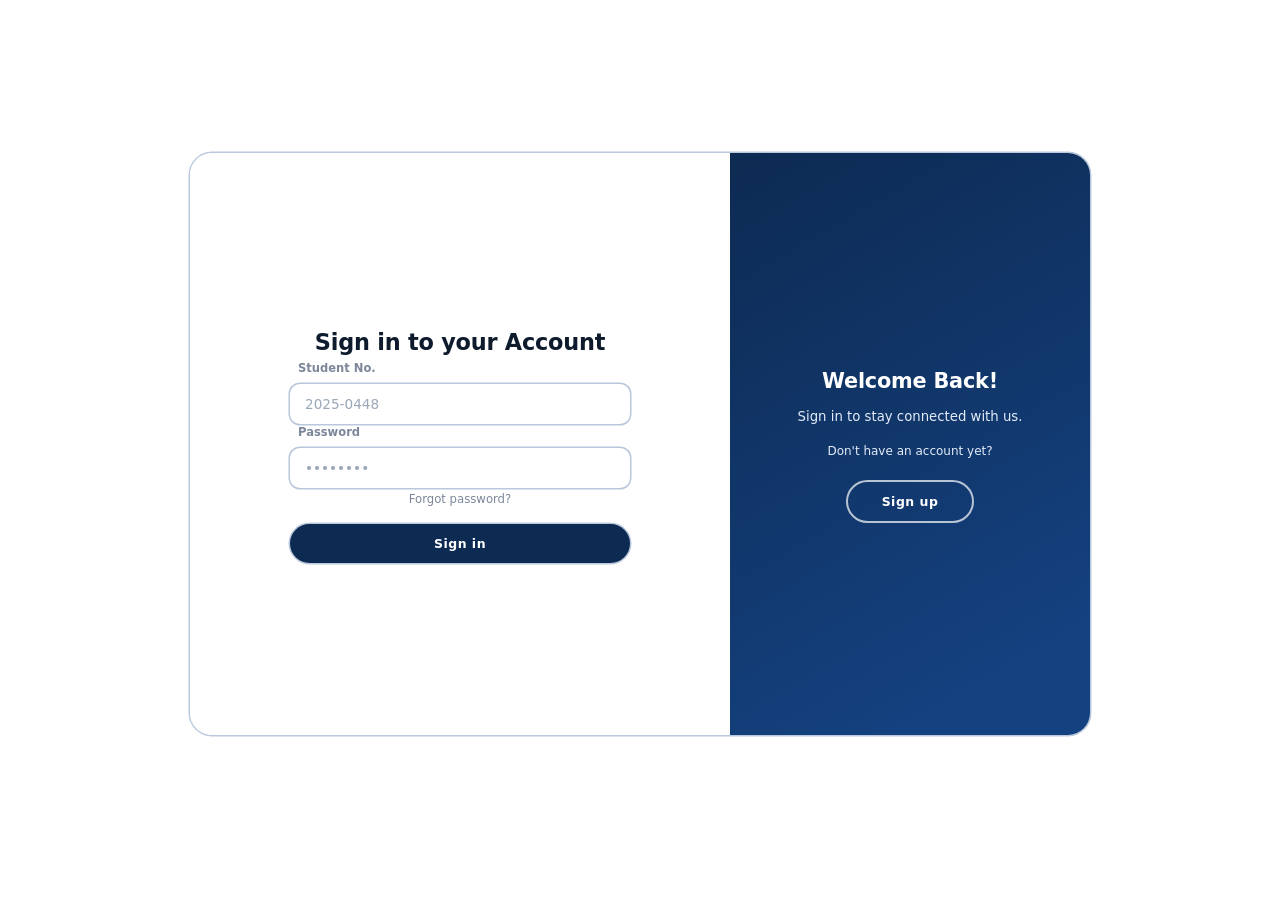
==== commit 333fda99: "Update index.html" ====
--- a/index.html
+++ b/index.html
@@ -6,116 +6,92 @@
 <title>Sign in — Student Complaint Management System | Norzagaray College</title>
 <link rel="icon" href="logo.png">
 <link rel="stylesheet" href="style.css">
-<link rel="stylesheet" href="https://cdnjs.cloudflare.com/ajax/libs/font-awesome/6.4.2/css/all.min.css">
 </head>
-<body class="auth-page" style="background:var(--base)">
+<body class="auth-page">
 
 <div class="auth-card" id="authCard">
 
-  <!-- tabs (mobile only) -->
-  <div class="auth-tabs">
-    <button class="tab on" id="tabIn" type="button" onclick="showSignIn()">Sign in</button>
-    <button class="tab" id="tabUp" type="button" onclick="showRegister()">Register</button>
+  <!-- left: campus photo panel -->
+  <div class="auth-photo">
+    <img class="seal" src="logo.png" alt="Norzagaray College seal">
+    <h2>STUDENT<br>MANAGEMENT</h2>
   </div>
 
-  <!-- SIGN IN -->
-  <div class="form-side side-signin">
-    <form class="auth-form" action="dashboard.html" method="get">
-      <span class="avatar-badge"><img src="avatar.png" alt=""></span>
-      <h1>Sign in to your account</h1>
-      <p class="lede">Norzagaray College · Student Complaint Management System</p>
+  <!-- right: swappable sign in / register panels -->
+  <div class="auth-right">
 
-      <div class="social-row">
-        <a href="#" class="social-dot" title="Sign in with your school Google account"><i class="fa-brands fa-google"></i></a>
-        <a href="#" class="social-dot" title="Sign in with Microsoft 365"><i class="fa-brands fa-microsoft"></i></a>
-        <a href="#" class="social-dot" title="Sign in with the NC Student Portal"><i class="fa-solid fa-graduation-cap"></i></a>
+    <div class="auth-tabs">
+      <button class="tab on" id="tabIn" type="button" onclick="showSignIn()">Sign in</button>
+      <button class="tab" id="tabUp" type="button" onclick="showRegister()">Register</button>
+    </div>
+
+    <!-- SIGN IN -->
+    <div class="form-side side-signin">
+      <form class="auth-form" action="dashboard.html" method="get">
+        <h1>Sign in to your Account</h1>
+
+        <label class="field">
+          <span>Student No.</span>
+          <input type="text" name="student_no" placeholder="2025-0448" required>
+        </label>
+
+        <label class="field">
+          <span>Password</span>
+          <input type="password" name="password" placeholder="••••••••" required>
+        </label>
+
+        <a href="#" class="forgot">Forgot password?</a>
+
+        <button class="btn btn-wide" type="submit">Sign in</button>
+      </form>
+    </div>
+
+    <!-- REGISTER -->
+    <div class="form-side side-register">
+      <form class="auth-form" action="dashboard.html" method="get">
+        <h1>Create an Account</h1>
+
+        <label class="field">
+          <span>Student No.</span>
+          <input type="text" name="student_no" placeholder="2025-0448" required>
+        </label>
+
+        <label class="field">
+          <span>Email</span>
+          <input type="email" name="email" placeholder="you@norzagaraycollege.edu.ph" required>
+        </label>
+
+        <label class="field">
+          <span>Password</span>
+          <input type="password" name="password" placeholder="At least 8 characters" required>
+        </label>
+
+        <label class="field">
+          <span>Confirm password</span>
+          <input type="password" name="confirm_password" placeholder="Re-type your password" required>
+        </label>
+
+        <button class="btn btn-wide" type="submit" style="margin-top:6px">Sign up</button>
+      </form>
+    </div>
+
+    <!-- the navy panel that slides across -->
+    <div class="slide-panel">
+      <div class="panel-face panel-left">
+        <h2>Welcome Back!</h2>
+        <p>Sign in to stay connected with us.</p>
+        <p style="margin-top:-6px; font-size:.75rem;">Don't have an account yet?</p>
+        <button class="btn btn-ghost" type="button" onclick="showRegister()">Sign up</button>
       </div>
-      <p class="divider-note">OR USE YOUR SCHOOL EMAIL</p>
+      <div class="panel-face panel-right">
+        <h2>Hi NC Students!</h2>
+        <p>Sign up once, then raise concerns about a teacher, student, or damaged facility.</p>
+        <button class="btn btn-ghost" type="button" onclick="showSignIn()">Back</button>
+      </div>
+    </div>
 
-      <label class="field">
-        <span>School email</span>
-        <input type="email" name="email" placeholder="juan.delacruz@norzagaraycollege.edu.ph" required>
-      </label>
-
-      <label class="field">
-        <span>Password</span>
-        <input type="password" name="password" placeholder="••••••••" required>
-      </label>
-
-      <a href="#" class="forgot">Forgot your password?</a>
-
-      <button class="btn btn-wide" type="submit">Sign in</button>
-    </form>
   </div>
-
-  <!-- REGISTER -->
-  <div class="form-side side-register">
-    <form class="auth-form" action="dashboard.html" method="get">
-      <span class="avatar-badge"><img src="avatar.png" alt=""></span>
-      <h1>Create your account</h1>
-      <p class="lede">Norzagaray College · Student Complaint Management System</p>
-
-      <div class="social-row">
-        <a href="#" class="social-dot" title="Register with your school Google account"><i class="fa-brands fa-google"></i></a>
-        <a href="#" class="social-dot" title="Register with Microsoft 365"><i class="fa-brands fa-microsoft"></i></a>
-        <a href="#" class="social-dot" title="Register with the NC Student Portal"><i class="fa-solid fa-graduation-cap"></i></a>
-      </div>
-      <p class="divider-note">OR USE YOUR SCHOOL EMAIL FOR REGISTRATION</p>
-
-      <label class="field">
-        <span>Full name</span>
-        <input type="text" name="name" placeholder="Juan P. Dela Cruz" required>
-      </label>
-
-      <label class="field">
-        <span>Student number</span>
-        <input type="text" name="sn" placeholder="2025-0448" required>
-      </label>
-
-      <label class="field">
-        <span>Program</span>
-        <select name="program" required>
-          <option value="" selected disabled>Select your program</option>
-          <option>BSED — Bachelor of Secondary Education</option>
-          <option>BEED — Bachelor of Elementary Education</option>
-          <option>HM — Hospitality Management</option>
-          <option>CS — Computer Science</option>
-        </select>
-      </label>
-
-      <label class="field">
-        <span>School email</span>
-        <input type="email" name="email" placeholder="juan.delacruz@norzagaraycollege.edu.ph" required>
-      </label>
-
-      <label class="field">
-        <span>Password</span>
-        <input type="password" name="password" placeholder="At least 8 characters" required>
-      </label>
-
-      <button class="btn btn-wide" type="submit" style="margin-top:6px">Create account</button>
-    </form>
-  </div>
-
-  <!-- sliding panel -->
-  <div class="slide-panel">
-    <div class="panel-face panel-left">
-      <img src="logo.png" alt="Norzagaray College seal">
-      <h2>Already registered?</h2>
-      <p>Sign in to follow up on a complaint you filed or check a repair request.</p>
-      <button class="btn btn-ghost" type="button" onclick="showSignIn()">Sign in</button>
-    </div>
-    <div class="panel-face panel-right">
-      <img src="logo.png" alt="Norzagaray College seal">
-      <h2>New here?</h2>
-      <p>Register once, then raise concerns about a teacher, staff member, dean, or damaged facility.</p>
-      <button class="btn btn-ghost" type="button" onclick="showRegister()">Register</button>
-    </div>
-  </div>
-
 </div>
-
-<p class="auth-foot">Norzagaray College · Est. 2006 — every report is logged with a reference number.</p>
 
 <script>
   const card = document.getElementById('authCard');
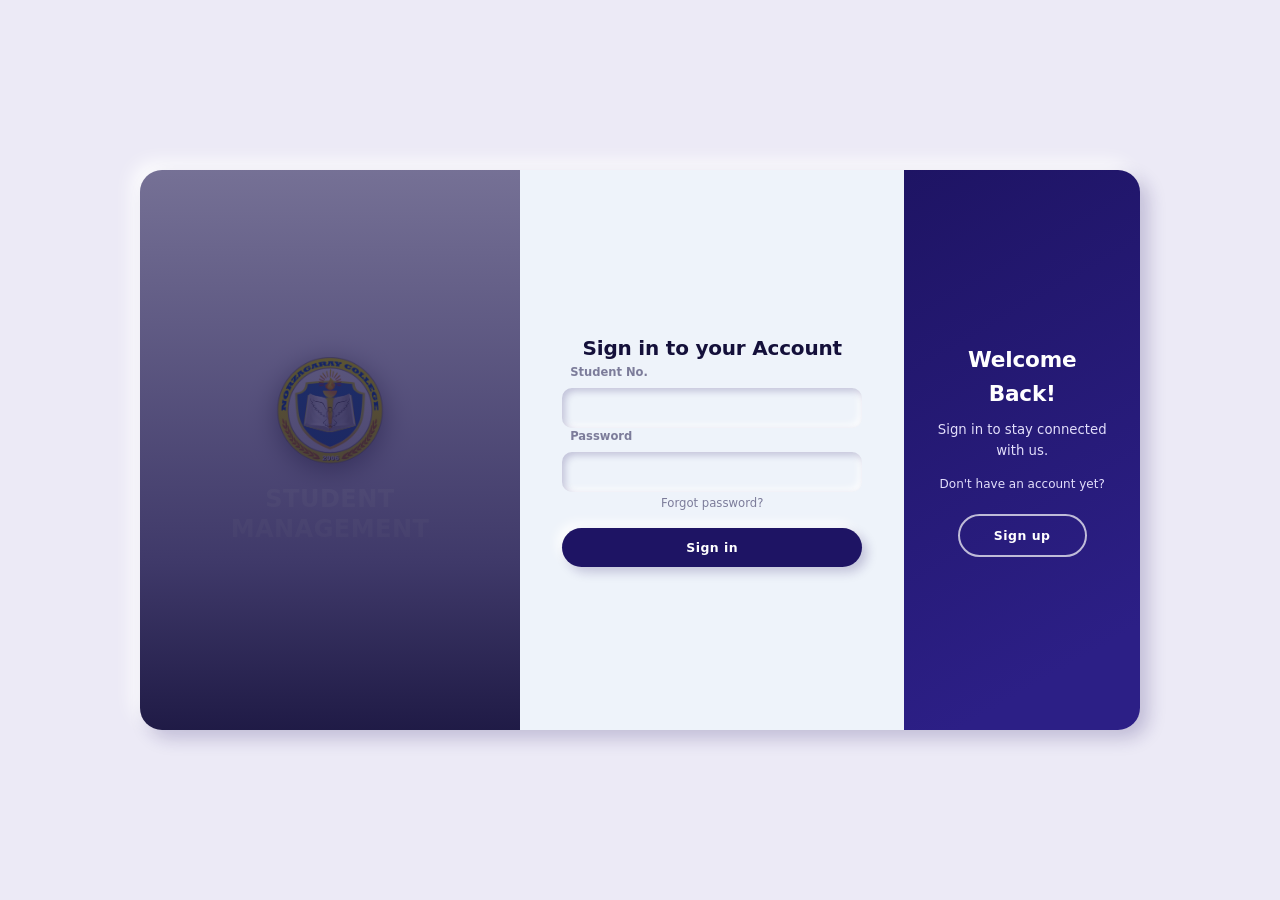
==== commit adf86244: "Update input fields to remove placeholder text Removed placeholder text from student number and pass" ====
--- a/index.html
+++ b/index.html
@@ -32,12 +32,12 @@
 
         <label class="field">
           <span>Student No.</span>
-          <input type="text" name="student_no" placeholder="2025-0448" required>
+          <input type="text" name="student_no" required>
         </label>
 
         <label class="field">
           <span>Password</span>
-          <input type="password" name="password" placeholder="••••••••" required>
+          <input type="password" name="password" required>
         </label>
 
         <a href="#" class="forgot">Forgot password?</a>
--- a/style.css
+++ b/style.css
@@ -7,23 +7,23 @@
 @import url('https://fonts.googleapis.com/css2?family=Montserrat:wght@500;600;700;800&family=Inter:wght@400;500;600&display=swap');
 
 :root{
-  /* surfaces — flat white */
+  /* surfaces — flat white, used by the dashboard/app pages */
   --base:      #ffffff;
   --base-deep: #eef3fa;
   --shade:     #b9c8dc;
   --light:     #ffffff;
 
-  /* dark blue accent only */
-  --navy:  #0d2a52;
-  --blue:  #14417f;
-  --blue-soft: #e7edf6;
-  --gold:  #35577f;
-  --gold-deep: #0d2a52;
+  /* deep navy-indigo accent (matches the college seal/panel color) */
+  --navy:  #1e1464;
+  --blue:  #2c1f86;
+  --blue-soft: #ece9fb;
+  --gold:  #4a3aa0;
+  --gold-deep: #1e1464;
 
   /* text */
-  --ink:   #0d1b2d;
-  --body:  #3d4a5c;
-  --muted: #7c879a;
+  --ink:   #14103a;
+  --body:  #454866;
+  --muted: #7c7c9a;
 
   /* states — kept muted so status pills stay readable */
   --ok:    #2e6b4f;
@@ -35,11 +35,20 @@
   --r-md: 14px;
   --r-sm: 10px;
 
-  /* flat — thin outline only, no blur, no glow */
+  /* flat — thin outline only, no blur, no glow. Used by the dashboard/app pages. */
   --out: 0 0 0 1.5px var(--shade);
   --out-sm: 0 0 0 1.5px var(--shade);
   --in: 0 0 0 1.5px var(--shade);
   --in-sm: 0 0 0 1.5px var(--shade);
+
+  /* soft neumorphic shadows — reserved for the sign in / register screen only */
+  --nm-bg:   #eceaf6;
+  --nm-shade: rgba(30,20,100,.22);
+  --nm-light: rgba(255,255,255,.9);
+  --nm-out: 8px 8px 18px var(--nm-shade), -8px -8px 18px var(--nm-light);
+  --nm-out-sm: 5px 5px 11px var(--nm-shade), -5px -5px 11px var(--nm-light);
+  --nm-in: inset 5px 5px 10px var(--nm-shade), inset -5px -5px 10px var(--nm-light);
+  --nm-in-sm: inset 3px 3px 7px var(--nm-shade), inset -3px -3px 7px var(--nm-light);
 }
 
 *{ box-sizing:border-box; margin:0; padding:0; }
@@ -73,7 +82,7 @@
 .campus-bg{
   position:fixed;
   inset:0;
-  background:url('../assets/building.jpg') center 35% / cover no-repeat;
+  background:url('building.jpg') center 35% / cover no-repeat;
   filter:grayscale(45%) brightness(.5);
   z-index:-2;
 }
@@ -93,34 +102,69 @@
 .auth-page{
   min-height:100vh;
   display:flex;
-  flex-direction:column;
   align-items:center;
   justify-content:center;
-  padding:28px 18px 40px;
-  gap:22px;
-}
-
-.auth-crest{
-  display:flex;
-  align-items:center;
-  gap:14px;
-  padding:10px 22px 10px 12px;
-  background:var(--base);
-  border-radius:999px;
-  box-shadow:var(--out-sm);
-}
-.auth-crest img{ width:48px; height:48px; object-fit:contain; }
-.auth-crest .brand-name{ font-size:.95rem; font-weight:700; color:var(--ink); line-height:1.1; }
-.auth-crest .brand-sub{ font-size:.7rem; color:var(--muted); }
-
-/* the animated split card */
+  padding:28px 18px;
+  background:var(--nm-bg);
+}
+
+/* the whole card: photo panel + form panels, as one row */
 .auth-card{
   position:relative;
-  width:min(900px, 92vw);
+  display:flex;
+  width:min(1000px, 94vw);
   min-height:560px;
-  background:var(--base);
+  background:var(--nm-bg);
   border-radius:var(--r-lg);
-  box-shadow:var(--out);
+  box-shadow:var(--nm-out);
+  overflow:hidden;
+}
+
+/* ---- left: campus photo panel ---- */
+.auth-photo{
+  position:relative;
+  flex:0 0 38%;
+  background:url('building.jpg') center 35% / cover no-repeat;
+  display:flex;
+  flex-direction:column;
+  align-items:center;
+  justify-content:center;
+  text-align:center;
+  padding:30px;
+  overflow:hidden;
+  transition:flex-basis .5s ease, opacity .35s ease, padding .5s ease;
+}
+.auth-card.show-register .auth-photo{
+  flex-basis:0%;
+  opacity:0;
+  padding:0;
+}
+.auth-photo::after{
+  content:'';
+  position:absolute;
+  inset:0;
+  background:linear-gradient(180deg, rgba(20,13,70,.55), rgba(20,13,70,.8) 70%, rgba(14,9,55,.92) 100%);
+}
+.auth-photo .seal{
+  position:relative;
+  width:110px; height:110px;
+  object-fit:contain;
+  margin-bottom:18px;
+  filter:drop-shadow(0 6px 14px rgba(0,0,0,.4));
+}
+.auth-photo h2{
+  position:relative;
+  color:#fff;
+  font-size:1.5rem;
+  font-weight:800;
+  letter-spacing:.02em;
+  line-height:1.25;
+}
+
+/* ---- right: the two swappable panels ---- */
+.auth-right{
+  position:relative;
+  flex:1;
   overflow:hidden;
 }
 
@@ -128,12 +172,12 @@
   position:absolute;
   top:0;
   height:100%;
-  width:60%;
+  width:62%;
   display:flex;
   align-items:center;
   justify-content:center;
-  padding:44px 46px;
-  background:var(--base);
+  padding:44px 42px;
+  background:var(--base-deep);
   transition:transform .6s ease-in-out, opacity .45s ease-in-out;
 }
 .side-signin{ left:0; z-index:2; }
@@ -146,15 +190,15 @@
 .slide-panel{
   position:absolute;
   top:0;
-  left:60%;
-  width:40%;
+  left:62%;
+  width:38%;
   height:100%;
   overflow:hidden;
   z-index:10;
   background:linear-gradient(150deg, var(--navy), var(--blue) 85%);
   transition:transform .6s ease-in-out;
 }
-.auth-card.show-register .slide-panel{ transform:translateX(-150%); }
+.auth-card.show-register .slide-panel{ transform:translateX(-163%); }
 
 .panel-face{
   position:absolute;
@@ -164,24 +208,21 @@
   align-items:center;
   justify-content:center;
   text-align:center;
-  padding:0 34px;
+  padding:0 30px;
   color:#fff;
   opacity:0;
+  pointer-events:none;
   transition:opacity .35s ease .1s;
 }
-.panel-left{ opacity:1; }
-.auth-card.show-register .panel-left{ opacity:0; }
-.auth-card.show-register .panel-right{ opacity:1; }
-
-.panel-face img{
-  width:70px; height:70px; object-fit:contain;
-  margin-bottom:16px;
-}
-.panel-face h2{ color:#fff; font-size:1.3rem; font-weight:800; }
-.panel-face p{ font-size:.83rem; color:#e4ecf9; max-width:28ch; margin:10px 0 20px; }
+.panel-left{ opacity:1; pointer-events:auto; }
+.auth-card.show-register .panel-left{ opacity:0; pointer-events:none; }
+.auth-card.show-register .panel-right{ opacity:1; pointer-events:auto; }
+
+.panel-face h2{ color:#fff; font-size:1.35rem; font-weight:800; }
+.panel-face p{ font-size:.83rem; color:#e2defb; max-width:26ch; margin:10px 0 20px; }
 
 /* forms */
-.auth-form{ width:100%; max-width:340px; text-align:center; }
+.auth-form{ width:100%; max-width:300px; text-align:center; }
 .auth-form .crest-mark{
   width:52px; height:52px;
   object-fit:contain;
@@ -195,25 +236,25 @@
   justify-content:center;
   margin:0 auto 14px;
   border-radius:50%;
-  background:var(--blue-soft);
-  box-shadow:var(--out-sm);
+  background:var(--base);
+  box-shadow:var(--nm-out-sm);
 }
 .avatar-badge img{ width:34px; height:34px; object-fit:contain; }
-.auth-form h1{ font-size:1.4rem; font-weight:800; }
-.auth-form .lede{ font-size:.8rem; color:var(--muted); margin:6px 0 18px; }
+.auth-form h1{ font-size:1.25rem; font-weight:800; }
+.auth-form .lede{ font-size:.78rem; color:var(--muted); margin:6px 0 18px; }
 
 .social-row{ display:flex; justify-content:center; gap:14px; margin-bottom:16px; }
 .social-dot{
   width:40px; height:40px;
   display:grid; place-items:center;
   border-radius:50%;
-  background:var(--base);
-  box-shadow:var(--out-sm);
+  background:var(--base-deep);
+  box-shadow:var(--nm-out-sm);
   color:var(--navy);
   font-size:.9rem;
   transition:box-shadow .18s ease, color .18s ease;
 }
-.social-dot:hover{ box-shadow:var(--in-sm); text-decoration:none; color:var(--blue); }
+.social-dot:hover{ box-shadow:var(--nm-in-sm); text-decoration:none; color:var(--blue); }
 
 .divider-note{
   font-size:.66rem;
@@ -229,6 +270,24 @@
   font-weight:600;
   color:var(--muted);
   margin:0 0 6px 8px;
+}
+
+.auth-form input[type=text], .auth-form input[type=email], .auth-form input[type=password]{
+  width:100%;
+  border:none;
+  background:var(--base-deep);
+  box-shadow:var(--nm-in-sm);
+  border-radius:var(--r-sm);
+  padding:12px 15px;
+  font-family:inherit;
+  font-size:.85rem;
+  color:var(--ink);
+  transition:box-shadow .2s ease;
+}
+.auth-form input::placeholder{ color:#9a9ab8; }
+.auth-form input:focus{
+  box-shadow:var(--nm-in-sm), 0 0 0 2px var(--blue-soft);
+  outline:none;
 }
 
 input[type=text], input[type=email], input[type=password],
@@ -279,6 +338,8 @@
 }
 .btn:hover{ background:var(--blue); text-decoration:none; }
 .btn:active{ transform:translateY(1px); box-shadow:var(--in-sm); }
+.auth-form .btn{ box-shadow:var(--nm-out-sm); }
+.auth-form .btn:active{ box-shadow:var(--nm-in-sm); }
 .btn-ghost{
   background:transparent;
   color:#fff;
@@ -306,16 +367,17 @@
   font-weight:700;
   padding:12px;
   border-radius:var(--r-md);
-  background:var(--base);
+  background:var(--base-deep);
   color:var(--muted);
-  box-shadow:var(--out-sm);
-}
-.tab.on{ box-shadow:var(--in-sm); color:var(--ink); }
+  box-shadow:var(--nm-out-sm);
+}
+.tab.on{ box-shadow:var(--nm-in-sm); color:var(--ink); }
 
 .auth-foot{
   font-size:.73rem;
   color:var(--muted);
   text-align:center;
+  margin-top:16px;
 }
 
 /* ============================================================
@@ -347,36 +409,34 @@
 .rail-brand .brand-name{ font-size:.86rem; font-weight:800; color:var(--navy); line-height:1.15; }
 .rail-brand .brand-sub{ font-size:.68rem; color:var(--muted); }
 
-.nav{ display:flex; flex-direction:column; gap:7px; }
+.nav{ display:flex; flex-direction:column; gap:9px; }
 .nav-label{
-  font-size:.68rem;
-  font-weight:600;
-  color:var(--muted);
-  margin:8px 0 2px 12px;
+  font-size:.7rem;
+  font-weight:700;
+  color:var(--navy);
+  margin:10px 0 2px 4px;
+  text-transform:uppercase;
+  letter-spacing:.04em;
 }
 .nav a{
   display:flex;
   align-items:center;
-  gap:11px;
+  justify-content:center;
+  gap:10px;
   padding:12px 15px;
   border-radius:var(--r-md);
   font-size:.83rem;
-  font-weight:500;
-  color:var(--body);
-  transition:box-shadow .2s ease, color .2s ease;
-}
-.nav a:hover{ box-shadow:var(--out-sm); text-decoration:none; color:var(--navy); }
+  font-weight:700;
+  color:var(--navy);
+  background:var(--base);
+  box-shadow:var(--out-sm);
+  transition:box-shadow .2s ease, background .2s ease, color .2s ease;
+}
+.nav a:hover{ box-shadow:0 0 0 1.5px var(--navy); text-decoration:none; }
 .nav a.on{
-  box-shadow:var(--in-sm);
-  color:var(--navy);
-  font-weight:700;
-}
-.nav a.on::before{
-  content:'';
-  width:4px; height:18px;
-  border-radius:2px;
-  background:var(--gold);
-  margin-left:-6px;
+  background:var(--navy);
+  color:#fff;
+  box-shadow:none;
 }
 .nav .ico{ width:20px; text-align:center; font-size:1rem; }
 
@@ -393,12 +453,14 @@
   width:38px; height:38px;
   border-radius:50%;
   display:grid; place-items:center;
-  background:var(--navy);
+  background:var(--blue-soft);
   color:#fff;
   font-weight:700;
   font-size:.8rem;
   flex:none;
-}
+  overflow:hidden;
+}
+.avatar img{ width:22px; height:22px; object-fit:contain; }
 .rail-user b{ display:block; font-size:.8rem; color:var(--ink); }
 .rail-user span{ font-size:.7rem; color:var(--muted); }
 
@@ -468,6 +530,44 @@
 .stat .bar i.gold{ background:var(--gold); }
 .stat .bar i.ok{ background:var(--ok); }
 .stat .bar i.stop{ background:var(--stop); }
+
+/* "start a report here" hero + big choice tiles */
+.report-hero{ margin-bottom:26px; }
+.report-hero h1{ font-size:1.5rem; font-weight:800; }
+.report-hero p{ font-size:.85rem; color:var(--muted); margin-top:5px; }
+
+.report-tiles{
+  display:grid;
+  grid-template-columns:repeat(2, 1fr);
+  gap:20px;
+}
+.report-tile{
+  display:flex;
+  flex-direction:column;
+  justify-content:space-between;
+  min-height:190px;
+  padding:26px;
+  border-radius:var(--r-lg);
+  background:var(--navy);
+  color:#fff;
+  box-shadow:var(--out);
+  transition:transform .15s ease, box-shadow .2s ease;
+}
+.report-tile:hover{ transform:translateY(-2px); text-decoration:none; box-shadow:0 0 0 1.5px var(--navy); }
+.report-tile .tag{
+  align-self:flex-start;
+  font-size:.68rem;
+  font-weight:700;
+  letter-spacing:.04em;
+  text-transform:uppercase;
+  background:rgba(255,255,255,.16);
+  color:#fff;
+  padding:5px 12px;
+  border-radius:99px;
+}
+.report-tile h3{ color:#fff; font-size:1.15rem; font-weight:800; margin-top:14px; }
+.report-tile p{ color:#d9d5f7; font-size:.8rem; margin-top:8px; line-height:1.5; }
+.report-tile .go{ align-self:flex-end; font-size:1.3rem; margin-top:10px; }
 
 /* choice tiles — program / who the complaint is about */
 .choice-grid{ display:grid; gap:14px; }
@@ -658,12 +758,16 @@
 }
 
 @media (max-width: 900px){
-  .auth-card{ min-height:0; }
+  .auth-card{ flex-direction:column; min-height:0; }
+  .auth-photo{ flex:0 0 160px; }
+  .auth-photo h2{ font-size:1.1rem; }
+  .auth-photo .seal{ width:70px; height:70px; margin-bottom:10px; }
+  .auth-right{ min-height:520px; }
   .slide-panel{ display:none; }
   .form-side{
     position:static;
     width:100%;
-    padding:30px 26px 34px;
+    padding:26px 24px 30px;
     transform:none !important;
   }
   .side-register{ display:none; opacity:1; }
@@ -690,7 +794,8 @@
 
 @media (max-width: 680px){
   .g-4,.g-3,.g-2,.form-grid,
-  .choice-grid.c4,.choice-grid.c3{ grid-template-columns:1fr; }
+  .choice-grid.c4,.choice-grid.c3,
+  .report-tiles{ grid-template-columns:1fr; }
   .topbar h1{ font-size:1.3rem; }
   .card{ padding:20px 18px; }
 }
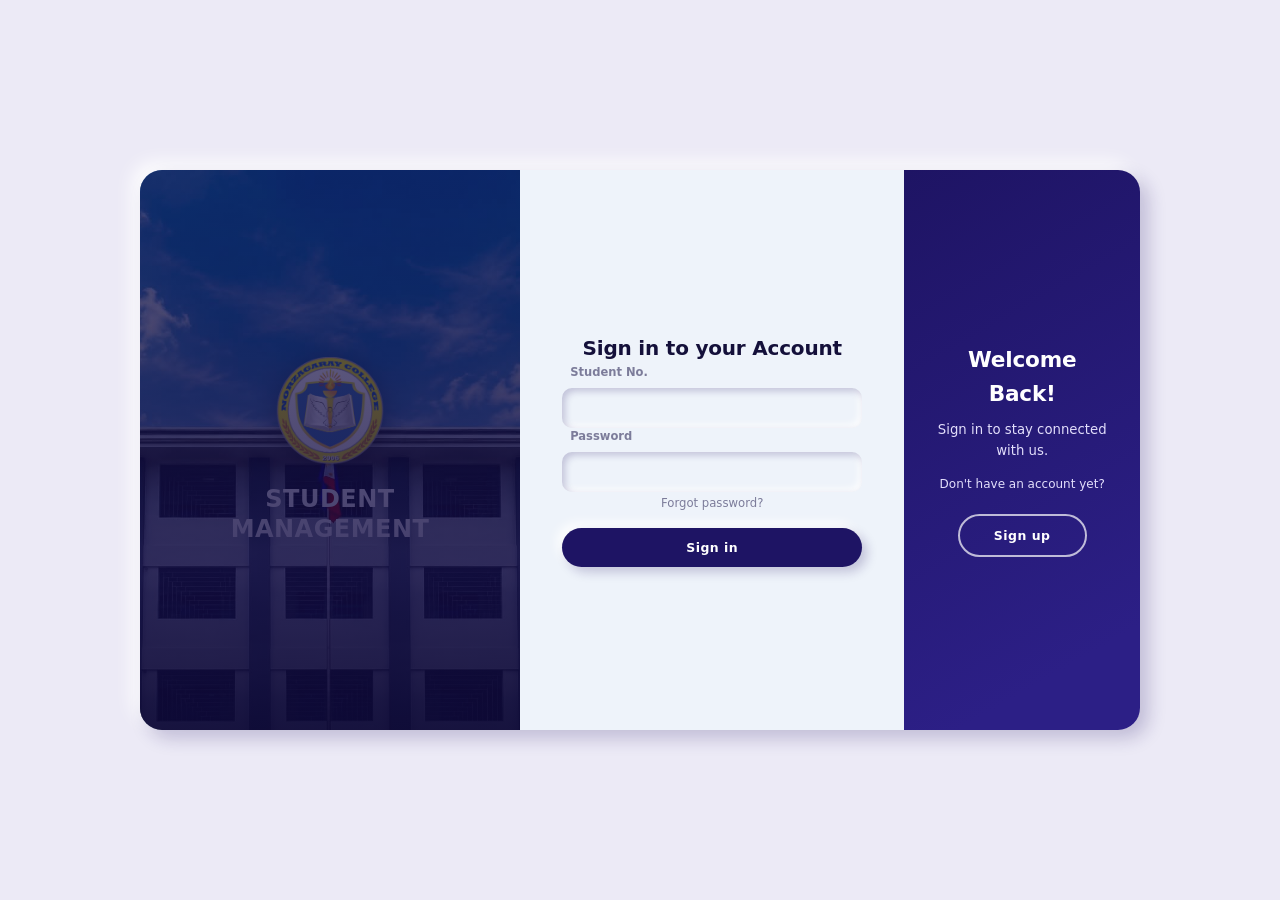
==== commit 9dd74b42: "Refactor authentication tab structure in index.html" ====
--- a/index.html
+++ b/index.html
@@ -18,12 +18,10 @@
   </div>
 
   <!-- right: swappable sign in / register panels -->
-  <div class="auth-right">
-
-    <div class="auth-tabs">
-      <button class="tab on" id="tabIn" type="button" onclick="showSignIn()">Sign in</button>
-      <button class="tab" id="tabUp" type="button" onclick="showRegister()">Register</button>
-    </div>
+  <div class="auth-tabs">
+    <button class="tab on" id="tabIn" type="button" onclick="showSignIn()">Sign in</button>
+    <button class="tab" id="tabUp" type="button" onclick="showRegister()">Register</button>
+  </div>
 
     <!-- SIGN IN -->
     <div class="form-side side-signin">
@@ -90,7 +88,6 @@
       </div>
     </div>
 
-  </div>
 </div>
 
 <script>
--- a/style.css
+++ b/style.css
@@ -111,7 +111,6 @@
 /* the whole card: photo panel + form panels, as one row */
 .auth-card{
   position:relative;
-  display:flex;
   width:min(1000px, 94vw);
   min-height:560px;
   background:var(--nm-bg);
@@ -122,8 +121,10 @@
 
 /* ---- left: campus photo panel ---- */
 .auth-photo{
-  position:relative;
-  flex:0 0 38%;
+  position:absolute;
+  top:0; left:0;
+  height:100%;
+  width:38%;
   background:url('building.jpg') center 35% / cover no-repeat;
   display:flex;
   flex-direction:column;
@@ -132,10 +133,11 @@
   text-align:center;
   padding:30px;
   overflow:hidden;
-  transition:flex-basis .5s ease, opacity .35s ease, padding .5s ease;
+  transition:left .55s ease, width .55s ease, opacity .35s ease, padding .55s ease;
 }
 .auth-card.show-register .auth-photo{
-  flex-basis:0%;
+  left:-6%;
+  width:0%;
   opacity:0;
   padding:0;
 }
@@ -162,43 +164,39 @@
 }
 
 /* ---- right: the two swappable panels ---- */
-.auth-right{
-  position:relative;
-  flex:1;
-  overflow:hidden;
-}
-
 .form-side{
   position:absolute;
   top:0;
+  left:38%;
   height:100%;
-  width:62%;
+  width:38.44%;
   display:flex;
   align-items:center;
   justify-content:center;
   padding:44px 42px;
   background:var(--base-deep);
-  transition:transform .6s ease-in-out, opacity .45s ease-in-out;
-}
-.side-signin{ left:0; z-index:2; }
-.side-register{ left:0; opacity:0; z-index:1; }
-
-.auth-card.show-register .side-signin{ transform:translateX(100%); opacity:0; z-index:1; }
-.auth-card.show-register .side-register{ transform:translateX(100%); opacity:1; z-index:5; }
+  transition:left .55s ease, width .55s ease, opacity .4s ease;
+}
+.side-signin{ opacity:1; z-index:2; }
+.side-register{ opacity:0; z-index:1; }
+
+.auth-card.show-register .form-side{ left:0%; width:62%; }
+.auth-card.show-register .side-signin{ opacity:0; z-index:1; }
+.auth-card.show-register .side-register{ opacity:1; z-index:5; }
 
 /* the panel that slides across to reveal the other side */
 .slide-panel{
   position:absolute;
   top:0;
-  left:62%;
-  width:38%;
+  left:76.44%;
+  width:23.56%;
   height:100%;
   overflow:hidden;
   z-index:10;
   background:linear-gradient(150deg, var(--navy), var(--blue) 85%);
-  transition:transform .6s ease-in-out;
-}
-.auth-card.show-register .slide-panel{ transform:translateX(-163%); }
+  transition:left .55s ease, width .55s ease;
+}
+.auth-card.show-register .slide-panel{ left:62%; width:38%; }
 
 .panel-face{
   position:absolute;
@@ -574,8 +572,17 @@
 .choice-grid.c4{ grid-template-columns:repeat(4,1fr); }
 .choice-grid.c3{ grid-template-columns:repeat(3,1fr); }
 
-.choice input{ position:absolute; opacity:0; width:0; height:0; }
-.choice{ display:block; cursor:pointer; }
+.choice input{
+  position:absolute;
+  top:0; left:0;
+  opacity:0;
+  width:0; height:0;
+  margin:0;
+  appearance:none;
+  -webkit-appearance:none;
+  pointer-events:none;
+}
+.choice{ position:relative; display:block; cursor:pointer; }
 .choice .box{
   border-radius:var(--r-md);
   box-shadow:var(--out-sm);
@@ -758,19 +765,24 @@
 }
 
 @media (max-width: 900px){
-  .auth-card{ flex-direction:column; min-height:0; }
-  .auth-photo{ flex:0 0 160px; }
+  .auth-card{ min-height:0; }
+  .auth-photo{
+    position:static;
+    width:100%;
+    height:140px;
+    padding:18px;
+  }
   .auth-photo h2{ font-size:1.1rem; }
-  .auth-photo .seal{ width:70px; height:70px; margin-bottom:10px; }
-  .auth-right{ min-height:520px; }
+  .auth-photo .seal{ width:60px; height:60px; margin-bottom:8px; }
+  .auth-card.show-register .auth-photo{ display:none; }
   .slide-panel{ display:none; }
   .form-side{
     position:static;
-    width:100%;
+    left:auto !important;
+    width:100% !important;
     padding:26px 24px 30px;
-    transform:none !important;
   }
-  .side-register{ display:none; opacity:1; }
+  .side-register{ display:none; }
   .auth-card.show-register .side-signin{ display:none; }
   .auth-card.show-register .side-register{ display:flex; }
   .auth-tabs{ display:flex; gap:8px; padding:14px 14px 0; }
